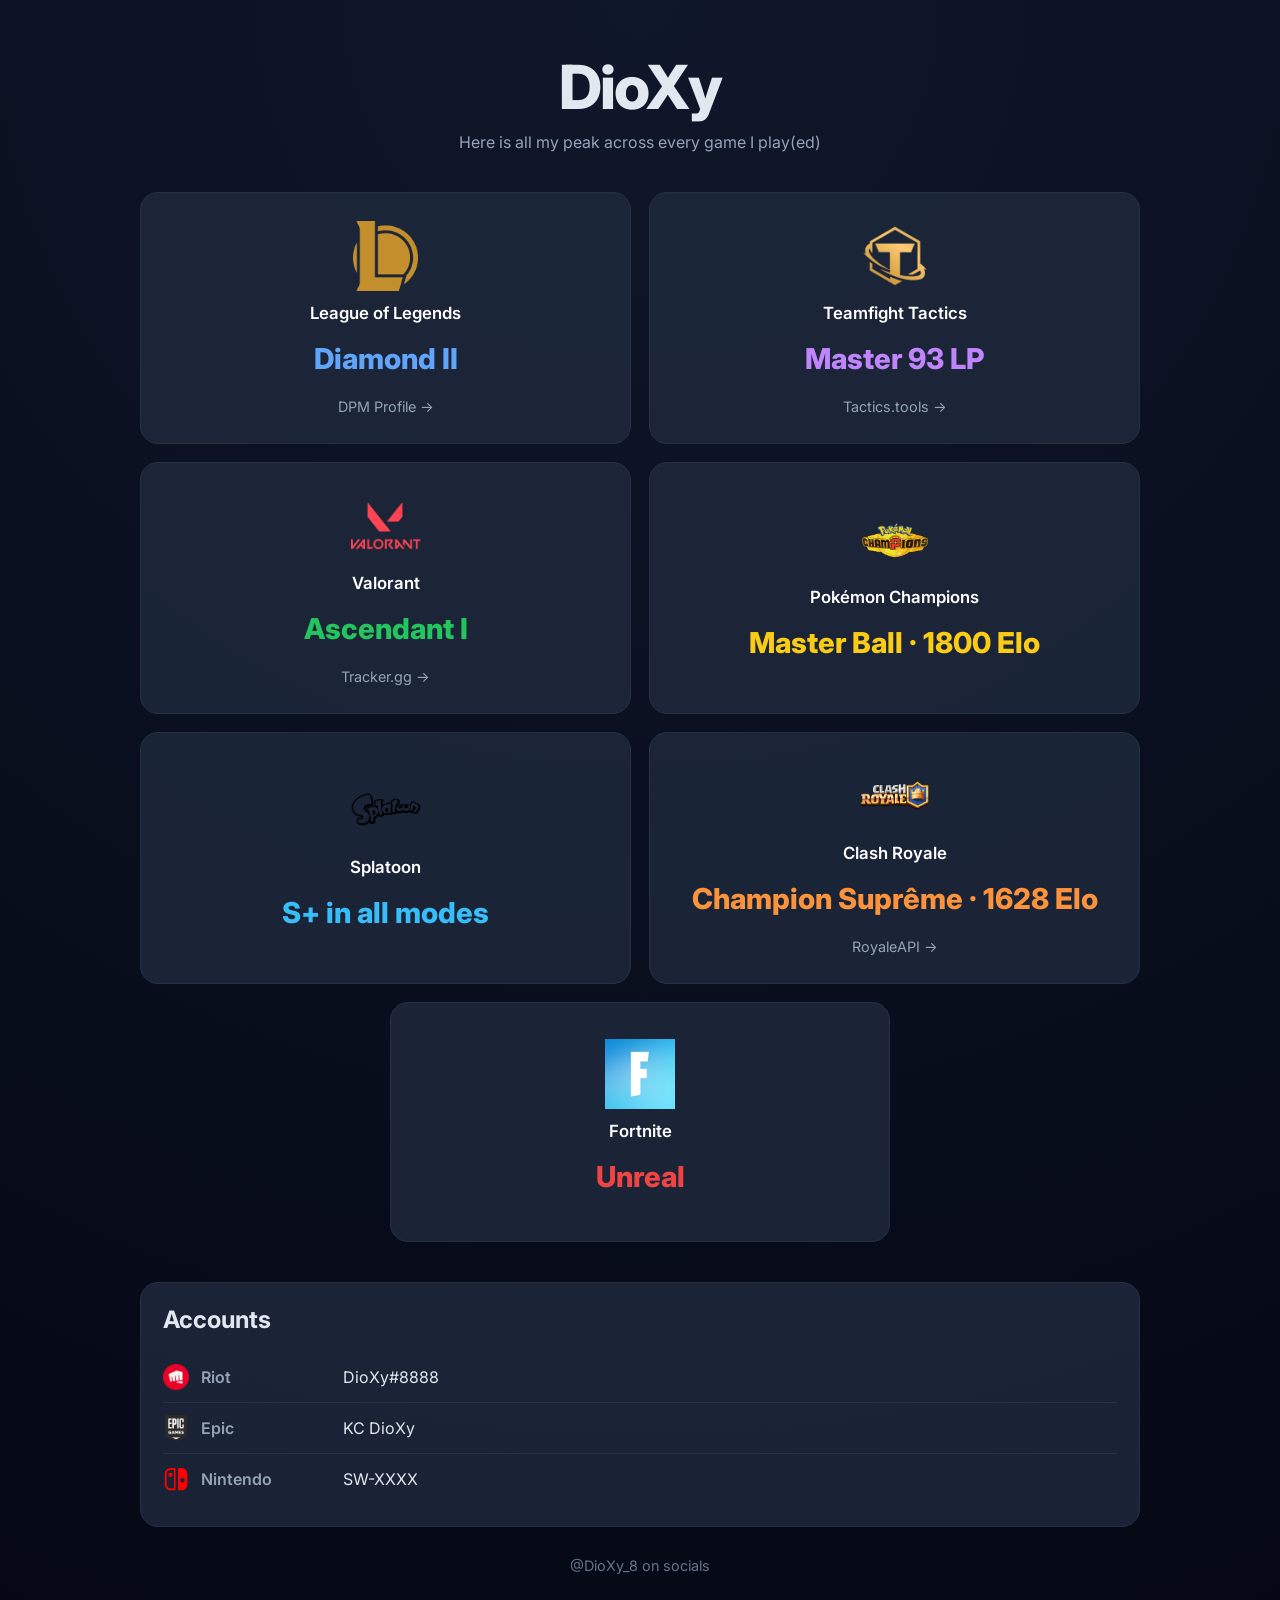
==== index_rank.html @ 2732b722 "Rename index.html to index_rank.html" ====
<!DOCTYPE html>
<html lang="fr">
<head>
<meta charset="UTF-8">
<meta name="viewport" content="width=device-width, initial-scale=1.0">

<title>DioXy - Peak Ranks</title>

<link href="https://fonts.googleapis.com/css2?family=Inter:wght@400;500;600;700;800&display=swap" rel="stylesheet">

<style>

*{
    margin:0;
    padding:0;
    box-sizing:border-box;
}

body{
    font-family:Inter,sans-serif;
    background: radial-gradient(circle at top,#0f172a,#050814);
    color:#e2e8f0;
    min-height:100vh;
    padding:50px 20px;
}

/* HEADER */
.header{
    text-align:center;
    margin-bottom:40px;
}

.header h1{
    font-size:3.8rem;
    font-weight:800;
    letter-spacing:-2px;
}

.subtitle{
    color:#94a3b8;
    margin-top:8px;
}

/* GRID */
.grid{
    display:grid;
    grid-template-columns:repeat(2,1fr);
    gap:18px;
    max-width:1000px;
    margin:auto;
}

/* CARD */
.card{
    background:rgba(30,41,59,.85);
    border:1px solid #263244;
    border-radius:18px;
    padding:28px;
    min-height:240px;

    display:flex;
    flex-direction:column;
    align-items:center;
    justify-content:center;
    text-align:center;

    transition:.2s;
}

.card:hover{
    transform:translateY(-4px);
    border-color:#3b82f6;
}

/* GAME HEADER */
.game-header{
    display:flex;
    flex-direction:column;
    align-items:center;
    gap:12px;
}

.game-logo{
    width:70px;
    height:70px;
    object-fit:contain;
}

.game-name{
    font-size:1.05rem;
    font-weight:600;
    color:white;
}

/* RANK COLORS */
.rank{
    font-size:1.8rem;
    font-weight:800;
    margin-top:18px;
    margin-bottom:12px;
}

.lol{color:#60a5fa;}
.tft{color:#c084fc;}
.valorant{color:#22c55e;}
.pokemon{color:#facc15;}
.splatoon{color:#38bdf8;}
.cr{color:#fb923c;}
.fn{color:#ef4444;}

/* LINKS */
.profile-link{
    margin-top:10px;
    color:#94a3b8;
    text-decoration:none;
    font-size:.9rem;
}

.profile-link:hover{
    color:white;
}

/* ACCOUNTS */
.accounts{
    max-width:1000px;
    margin:40px auto 0;
    background:rgba(30,41,59,.85);
    border:1px solid #263244;
    border-radius:18px;
    padding:22px;
}

.accounts h2{
    margin-bottom:18px;
}

.account{
    display:flex;
    align-items:center;
    gap:12px;
    padding:12px 0;
    border-bottom:1px solid #263244;
}

.account:last-child{
    border-bottom:none;
}

.account-logo{
    width:26px;
    height:26px;
    object-fit:contain;
}

.label{
    width:130px;
    color:#94a3b8;
    font-weight:600;
}

/* FOOTER */
footer{
    text-align:center;
    margin-top:30px;
    color:#64748b;
    font-size:.9rem;
}

.card:last-child{
    grid-column:1 / span 2;
    width:50%;
    justify-self:center;
} 

/* MOBILE */
@media(max-width:800px){
    .grid{
        grid-template-columns:1fr;
    }

    .header h1{
        font-size:2.7rem;
    }
}

</style>
</head>

<body>

<div class="header">
    <h1>DioXy</h1>
    <div class="subtitle">Here is all my peak across every game I play(ed)</div>
</div>

<div class="grid">

    <div class="card">
        <div class="game-header">
            <img src="lol-league-of-Legends-logo-3.png" class="game-logo">
            <div class="game-name">League of Legends</div>
        </div>
        <div class="rank lol">Diamond II</div>
        <a class="profile-link" href="https://dpm.lol/DioXy-8888" target="_blank">DPM Profile →</a>
    </div>

    <div class="card">
        <div class="game-header">
            <img src="teamfight-tactics-logo-png_seeklogo-487286.png" class="game-logo">
            <div class="game-name">Teamfight Tactics</div>
        </div>
        <div class="rank tft">Master 93 LP</div>
        <a class="profile-link" href="https://tactics.tools/player/euw/DioXy/8888" target="_blank">Tactics.tools →</a>
    </div>

    <div class="card">
        <div class="game-header">
            <img src="Valorant_logo_-_pink_color_version.svg.png" class="game-logo">
            <div class="game-name">Valorant</div>
        </div>
        <div class="rank valorant">Ascendant I</div>
        <a class="profile-link" href="https://tracker.gg/valorant/profile/riot/DioXy%238888/overview?platform=pc&playlist=competitive&season=ce2783e8-44fc-dd48-3da3-33b5ba6c4a22" target="_blank">Tracker.gg →</a>
    </div>

    <div class="card">
        <div class="game-header">
            <img src="Pokémon_Champions_Logo.webp" class="game-logo">
            <div class="game-name">Pokémon Champions</div>
        </div>
        <div class="rank pokemon">Master Ball · 1800 Elo</div>
    </div>

    <div class="card">
        <div class="game-header">
            <img src="Splatoon_Logo.png" class="game-logo">
            <div class="game-name">Splatoon</div>
        </div>
        <div class="rank splatoon">S+ in all modes</div>
    </div>

    <div class="card">
        <div class="game-header">
            <img src="Clash_Royale_Logo.png" class="game-logo">
            <div class="game-name">Clash Royale</div>
        </div>
        <div class="rank cr">Champion Suprême · 1628 Elo</div>
        <a class="profile-link" href="https://royaleapi.com/player/L998YQVQ" target="_blank">RoyaleAPI →</a>
    </div>

    <div class="card">
        <div class="game-header">
            <img src="Fortnite_F_lettermark_logo.png" class="game-logo">
            <div class="game-name">Fortnite</div>
        </div>
        <div class="rank fn">Unreal</div>
    </div>

</div>

<div class="accounts">

    <h2>Accounts</h2>

    <div class="account">
        <img src="Riot_Games_logo_icon.png" class="account-logo">
        <div class="label">Riot</div>
        <div>DioXy#8888</div>
    </div>

    <div class="account">
        <img src="Epic_Games_logo.svg.png" class="account-logo">
        <div class="label">Epic</div>
        <div>KC DioXy</div>
    </div>

    <div class="account">
        <img src="Nintendo-switch-icon.png" class="account-logo">
        <div class="label">Nintendo</div>
        <div>SW-XXXX</div>
    </div>

</div>

<footer>
    @DioXy_8 on socials
</footer>

</body>
</html>
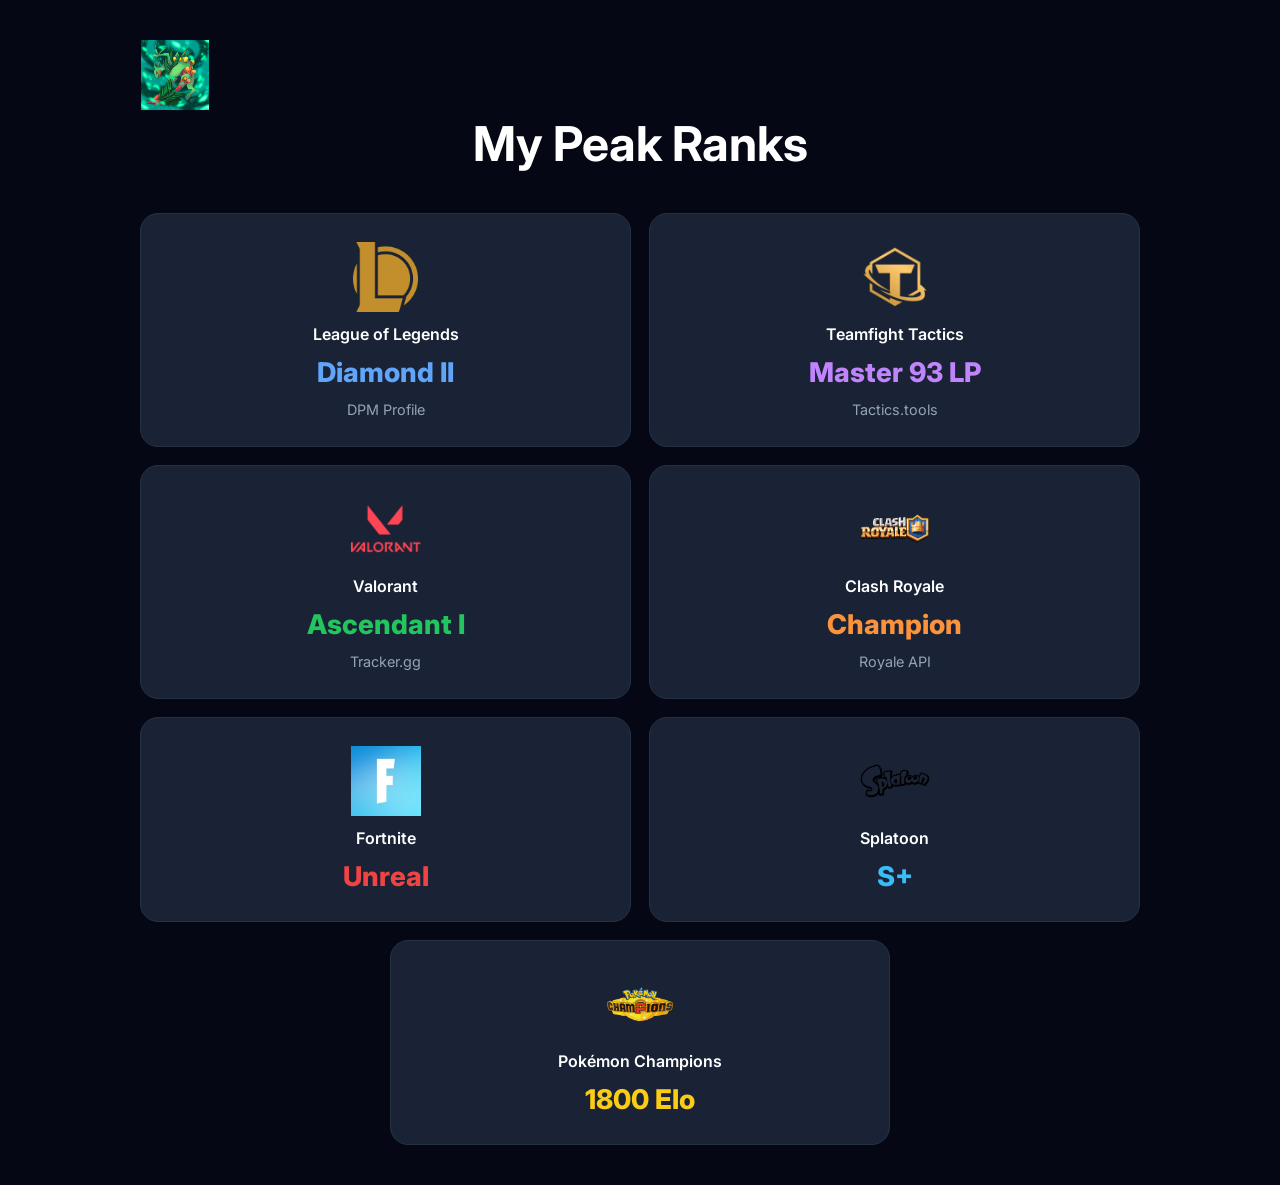
==== commit 3eb58aa1: "Update index_rank.html" ====
--- a/index_rank.html
+++ b/index_rank.html
@@ -4,286 +4,80 @@
 <meta charset="UTF-8">
 <meta name="viewport" content="width=device-width, initial-scale=1.0">
 
-<title>DioXy - Peak Ranks</title>
+<title>DioXy - Ranks</title>
 
+<link rel="stylesheet" href="ranks.css">
 <link href="https://fonts.googleapis.com/css2?family=Inter:wght@400;500;600;700;800&display=swap" rel="stylesheet">
-
-<style>
-
-*{
-    margin:0;
-    padding:0;
-    box-sizing:border-box;
-}
-
-body{
-    font-family:Inter,sans-serif;
-    background: radial-gradient(circle at top,#0f172a,#050814);
-    color:#e2e8f0;
-    min-height:100vh;
-    padding:50px 20px;
-}
-
-/* HEADER */
-.header{
-    text-align:center;
-    margin-bottom:40px;
-}
-
-.header h1{
-    font-size:3.8rem;
-    font-weight:800;
-    letter-spacing:-2px;
-}
-
-.subtitle{
-    color:#94a3b8;
-    margin-top:8px;
-}
-
-/* GRID */
-.grid{
-    display:grid;
-    grid-template-columns:repeat(2,1fr);
-    gap:18px;
-    max-width:1000px;
-    margin:auto;
-}
-
-/* CARD */
-.card{
-    background:rgba(30,41,59,.85);
-    border:1px solid #263244;
-    border-radius:18px;
-    padding:28px;
-    min-height:240px;
-
-    display:flex;
-    flex-direction:column;
-    align-items:center;
-    justify-content:center;
-    text-align:center;
-
-    transition:.2s;
-}
-
-.card:hover{
-    transform:translateY(-4px);
-    border-color:#3b82f6;
-}
-
-/* GAME HEADER */
-.game-header{
-    display:flex;
-    flex-direction:column;
-    align-items:center;
-    gap:12px;
-}
-
-.game-logo{
-    width:70px;
-    height:70px;
-    object-fit:contain;
-}
-
-.game-name{
-    font-size:1.05rem;
-    font-weight:600;
-    color:white;
-}
-
-/* RANK COLORS */
-.rank{
-    font-size:1.8rem;
-    font-weight:800;
-    margin-top:18px;
-    margin-bottom:12px;
-}
-
-.lol{color:#60a5fa;}
-.tft{color:#c084fc;}
-.valorant{color:#22c55e;}
-.pokemon{color:#facc15;}
-.splatoon{color:#38bdf8;}
-.cr{color:#fb923c;}
-.fn{color:#ef4444;}
-
-/* LINKS */
-.profile-link{
-    margin-top:10px;
-    color:#94a3b8;
-    text-decoration:none;
-    font-size:.9rem;
-}
-
-.profile-link:hover{
-    color:white;
-}
-
-/* ACCOUNTS */
-.accounts{
-    max-width:1000px;
-    margin:40px auto 0;
-    background:rgba(30,41,59,.85);
-    border:1px solid #263244;
-    border-radius:18px;
-    padding:22px;
-}
-
-.accounts h2{
-    margin-bottom:18px;
-}
-
-.account{
-    display:flex;
-    align-items:center;
-    gap:12px;
-    padding:12px 0;
-    border-bottom:1px solid #263244;
-}
-
-.account:last-child{
-    border-bottom:none;
-}
-
-.account-logo{
-    width:26px;
-    height:26px;
-    object-fit:contain;
-}
-
-.label{
-    width:130px;
-    color:#94a3b8;
-    font-weight:600;
-}
-
-/* FOOTER */
-footer{
-    text-align:center;
-    margin-top:30px;
-    color:#64748b;
-    font-size:.9rem;
-}
-
-.card:last-child{
-    grid-column:1 / span 2;
-    width:50%;
-    justify-self:center;
-} 
-
-/* MOBILE */
-@media(max-width:800px){
-    .grid{
-        grid-template-columns:1fr;
-    }
-
-    .header h1{
-        font-size:2.7rem;
-    }
-}
-
-</style>
 </head>
 
 <body>
 
-<div class="header">
-    <h1>DioXy</h1>
-    <div class="subtitle">Here is all my peak across every game I play(ed)</div>
-</div>
+<div class="container">
 
-<div class="grid">
+    <a class="home-icon" href="index.html">
+    <img src="jungko.jpg" alt="home">
+</a>
 
-    <div class="card">
-        <div class="game-header">
-            <img src="lol-league-of-Legends-logo-3.png" class="game-logo">
-            <div class="game-name">League of Legends</div>
+    <h1>My Peak Ranks</h1>
+
+    <div class="grid">
+
+        <!-- LOL -->
+        <div class="card">
+            <img src="lol-league-of-Legends-logo-3.png">
+            <div class="name">League of Legends</div>
+            <div class="rank lol">Diamond II</div>
+            <a href="https://dpm.lol/DioXy-8888" target="_blank">DPM Profile</a>
         </div>
-        <div class="rank lol">Diamond II</div>
-        <a class="profile-link" href="https://dpm.lol/DioXy-8888" target="_blank">DPM Profile →</a>
-    </div>
 
-    <div class="card">
-        <div class="game-header">
-            <img src="teamfight-tactics-logo-png_seeklogo-487286.png" class="game-logo">
-            <div class="game-name">Teamfight Tactics</div>
+        <!-- TFT -->
+        <div class="card">
+            <img src="teamfight-tactics-logo-png_seeklogo-487286.png">
+            <div class="name">Teamfight Tactics</div>
+            <div class="rank tft">Master 93 LP</div>
+            <a href="https://tactics.tools/player/euw/DioXy/8888" target="_blank">Tactics.tools</a>
         </div>
-        <div class="rank tft">Master 93 LP</div>
-        <a class="profile-link" href="https://tactics.tools/player/euw/DioXy/8888" target="_blank">Tactics.tools →</a>
-    </div>
 
-    <div class="card">
-        <div class="game-header">
-            <img src="Valorant_logo_-_pink_color_version.svg.png" class="game-logo">
-            <div class="game-name">Valorant</div>
+        <!-- VALORANT -->
+        <div class="card">
+            <img src="Valorant_logo_-_pink_color_version.svg.png">
+            <div class="name">Valorant</div>
+            <div class="rank valorant">Ascendant I</div>
+            <a href="https://tracker.gg/valorant/profile/riot/DioXy%238888/overview?platform=pc&playlist=competitive" target="_blank">Tracker.gg</a>
         </div>
-        <div class="rank valorant">Ascendant I</div>
-        <a class="profile-link" href="https://tracker.gg/valorant/profile/riot/DioXy%238888/overview?platform=pc&playlist=competitive&season=ce2783e8-44fc-dd48-3da3-33b5ba6c4a22" target="_blank">Tracker.gg →</a>
-    </div>
 
-    <div class="card">
-        <div class="game-header">
-            <img src="Pokémon_Champions_Logo.webp" class="game-logo">
-            <div class="game-name">Pokémon Champions</div>
+        <!-- CLASH ROYALE -->
+        <div class="card">
+            <img src="Clash_Royale_Logo.png">
+            <div class="name">Clash Royale</div>
+            <div class="rank cr">Champion</div>
+            <a href="https://royaleapi.com/player/L998YQVQ" target="_blank">Royale API</a>
         </div>
-        <div class="rank pokemon">Master Ball · 1800 Elo</div>
-    </div>
 
-    <div class="card">
-        <div class="game-header">
-            <img src="Splatoon_Logo.png" class="game-logo">
-            <div class="game-name">Splatoon</div>
+        <!-- FORTNITE -->
+        <div class="card">
+            <img src="Fortnite_F_lettermark_logo.png">
+            <div class="name">Fortnite</div>
+            <div class="rank fn">Unreal</div>
         </div>
-        <div class="rank splatoon">S+ in all modes</div>
-    </div>
 
-    <div class="card">
-        <div class="game-header">
-            <img src="Clash_Royale_Logo.png" class="game-logo">
-            <div class="game-name">Clash Royale</div>
+        <!-- SPLATOON -->
+        <div class="card">
+            <img src="Splatoon_Logo.png">
+            <div class="name">Splatoon</div>
+            <div class="rank splatoon">S+</div>
         </div>
-        <div class="rank cr">Champion Suprême · 1628 Elo</div>
-        <a class="profile-link" href="https://royaleapi.com/player/L998YQVQ" target="_blank">RoyaleAPI →</a>
-    </div>
 
-    <div class="card">
-        <div class="game-header">
-            <img src="Fortnite_F_lettermark_logo.png" class="game-logo">
-            <div class="game-name">Fortnite</div>
+        <!-- POKÉMON (CENTRÉ) -->
+        <div class="card center">
+            <img src="Pokémon_Champions_Logo.webp">
+            <div class="name">Pokémon Champions</div>
+            <div class="rank pokemon">1800 Elo</div>
         </div>
-        <div class="rank fn">Unreal</div>
+
     </div>
 
 </div>
 
-<div class="accounts">
-
-    <h2>Accounts</h2>
-
-    <div class="account">
-        <img src="Riot_Games_logo_icon.png" class="account-logo">
-        <div class="label">Riot</div>
-        <div>DioXy#8888</div>
-    </div>
-
-    <div class="account">
-        <img src="Epic_Games_logo.svg.png" class="account-logo">
-        <div class="label">Epic</div>
-        <div>KC DioXy</div>
-    </div>
-
-    <div class="account">
-        <img src="Nintendo-switch-icon.png" class="account-logo">
-        <div class="label">Nintendo</div>
-        <div>SW-XXXX</div>
-    </div>
-
-</div>
-
-<footer>
-    @DioXy_8 on socials
-</footer>
-
 </body>
 </html>
--- a/ranks.css
+++ b/ranks.css
@@ -0,0 +1,123 @@
+*{
+    margin:0;
+    padding:0;
+    box-sizing:border-box;
+}
+
+body{
+    font-family:Inter,sans-serif;
+    background:#050814;
+    color:white;
+    padding:40px 20px;
+}
+
+.container{
+    max-width:1000px;
+    margin:auto;
+}
+
+/* back */
+.back{
+    display:inline-block;
+    margin-bottom:20px;
+    color:#94a3b8;
+    text-decoration:none;
+}
+
+.back:hover{
+    color:white;
+}
+
+/* title */
+h1{
+    text-align:center;
+    font-size:3rem;
+    margin-bottom:40px;
+}
+
+/* GRID */
+.grid{
+    display:grid;
+    grid-template-columns:repeat(2,1fr);
+    gap:18px;
+}
+
+/* CARD */
+.card{
+    background:rgba(30,41,59,.85);
+    border:1px solid #263244;
+    border-radius:18px;
+
+    padding:28px;
+
+    display:flex;
+    flex-direction:column;
+    align-items:center;
+    justify-content:center;
+    text-align:center;
+
+    gap:12px;
+
+    transition:.2s;
+}
+
+.card:hover{
+    transform:translateY(-6px);
+    border-color:#3b82f6;
+}
+
+/* CENTRAGE POKEMON */
+.center{
+    grid-column:1 / -1;
+    width:50%;
+    justify-self:center;
+}
+
+/* image */
+img{
+    width:70px;
+    height:70px;
+    object-fit:contain;
+}
+
+/* name */
+.name{
+    font-weight:600;
+}
+
+/* rank */
+.rank{
+    font-size:1.7rem;
+    font-weight:800;
+}
+
+/* LINKS */
+a{
+    color:#94a3b8;
+    text-decoration:none;
+    font-size:.9rem;
+}
+
+a:hover{
+    color:white;
+}
+
+/* COLORS */
+.lol{color:#60a5fa;}
+.tft{color:#c084fc;}
+.valorant{color:#22c55e;}
+.pokemon{color:#facc15;}
+.splatoon{color:#38bdf8;}
+.cr{color:#fb923c;}
+.fn{color:#ef4444;}
+
+/* MOBILE */
+@media(max-width:700px){
+    .grid{
+        grid-template-columns:1fr;
+    }
+
+    .center{
+        width:100%;
+    }
+}
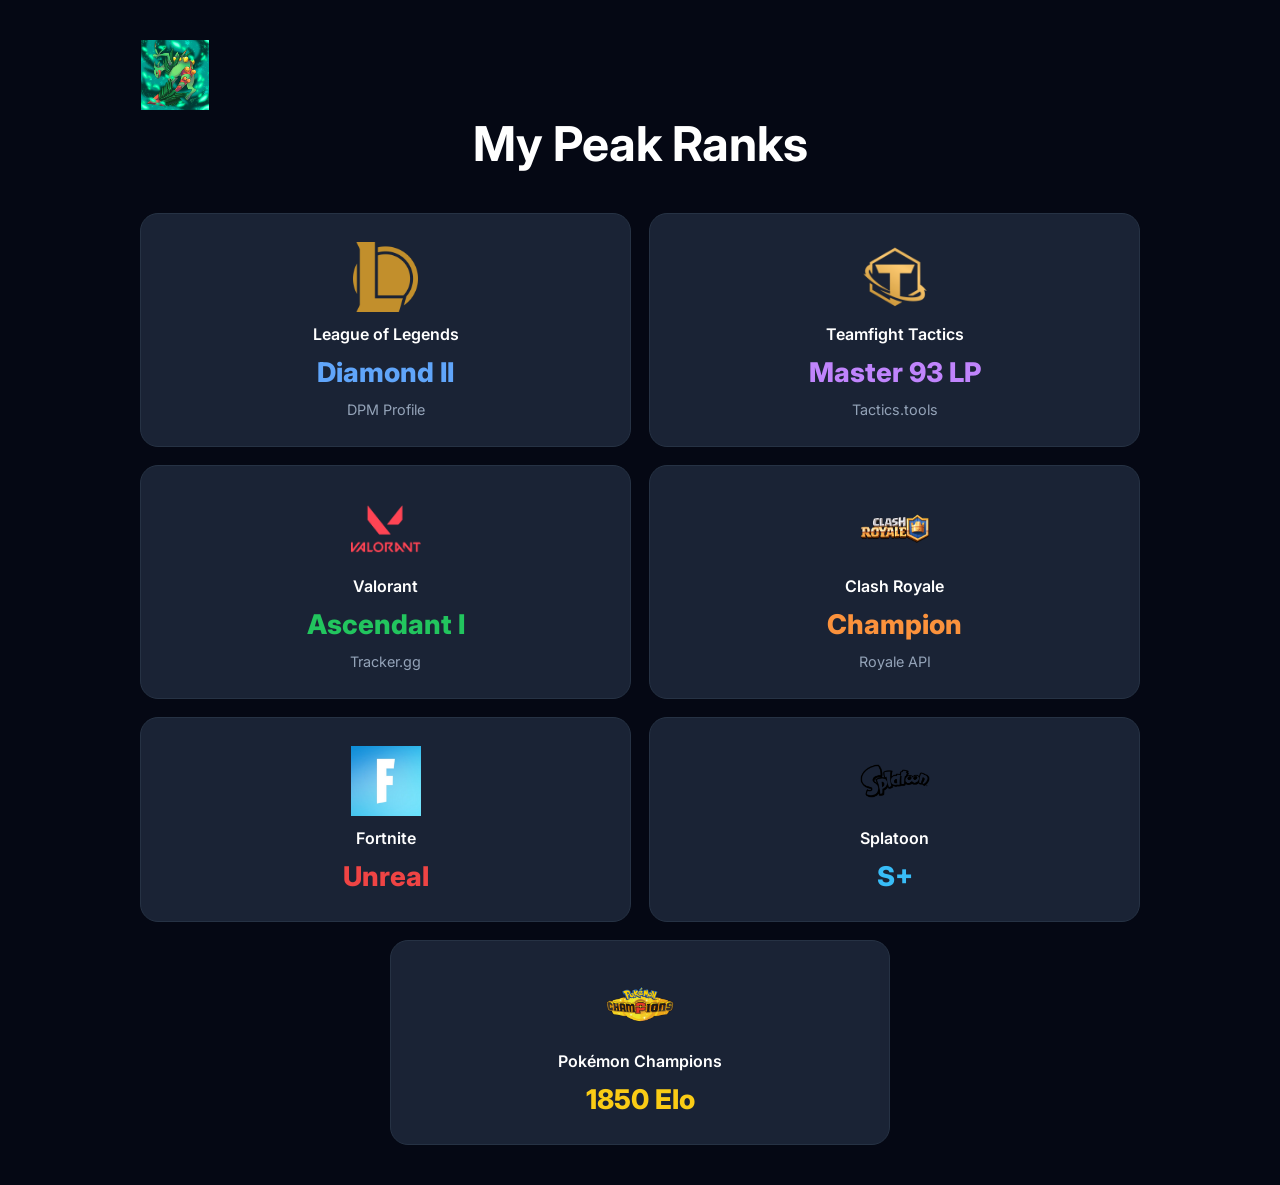
==== commit 7a3ca7d5: "Update index_rank.html" ====
--- a/index_rank.html
+++ b/index_rank.html
@@ -72,7 +72,7 @@
         <div class="card center">
             <img src="Pokémon_Champions_Logo.webp">
             <div class="name">Pokémon Champions</div>
-            <div class="rank pokemon">1800 Elo</div>
+            <div class="rank pokemon">1850 Elo</div>
         </div>
 
     </div>
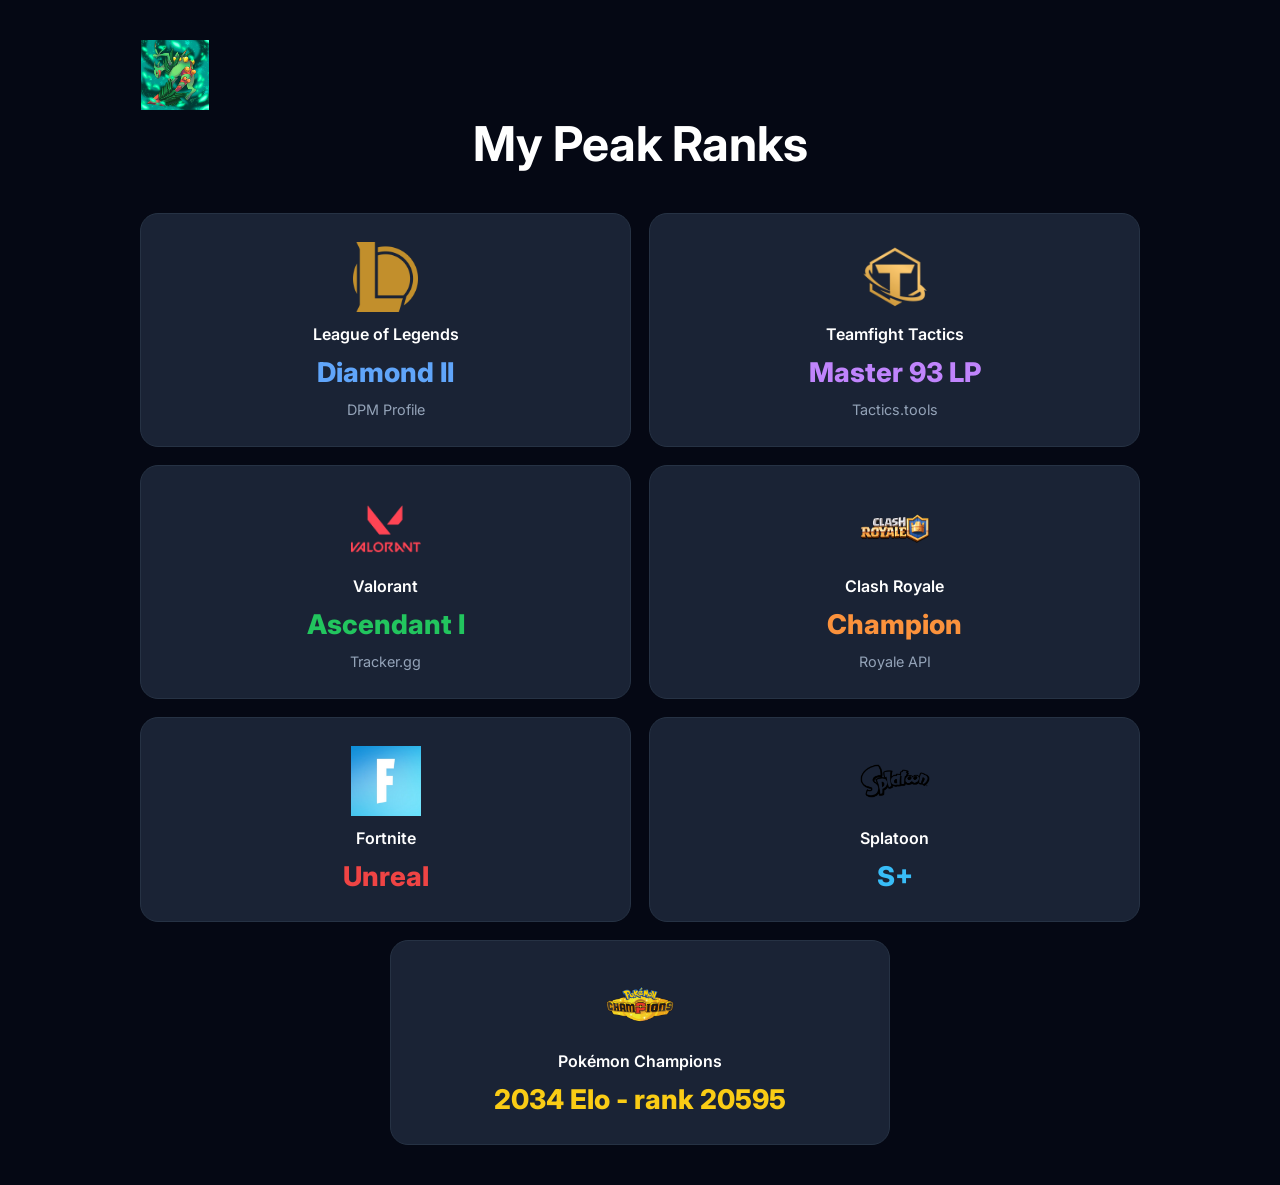
==== commit 8674e828: "Update index_rank.html" ====
--- a/index_rank.html
+++ b/index_rank.html
@@ -72,7 +72,7 @@
         <div class="card center">
             <img src="Pokémon_Champions_Logo.webp">
             <div class="name">Pokémon Champions</div>
-            <div class="rank pokemon">1850 Elo</div>
+            <div class="rank pokemon">2034 Elo - rank 20595</div>
         </div>
 
     </div>
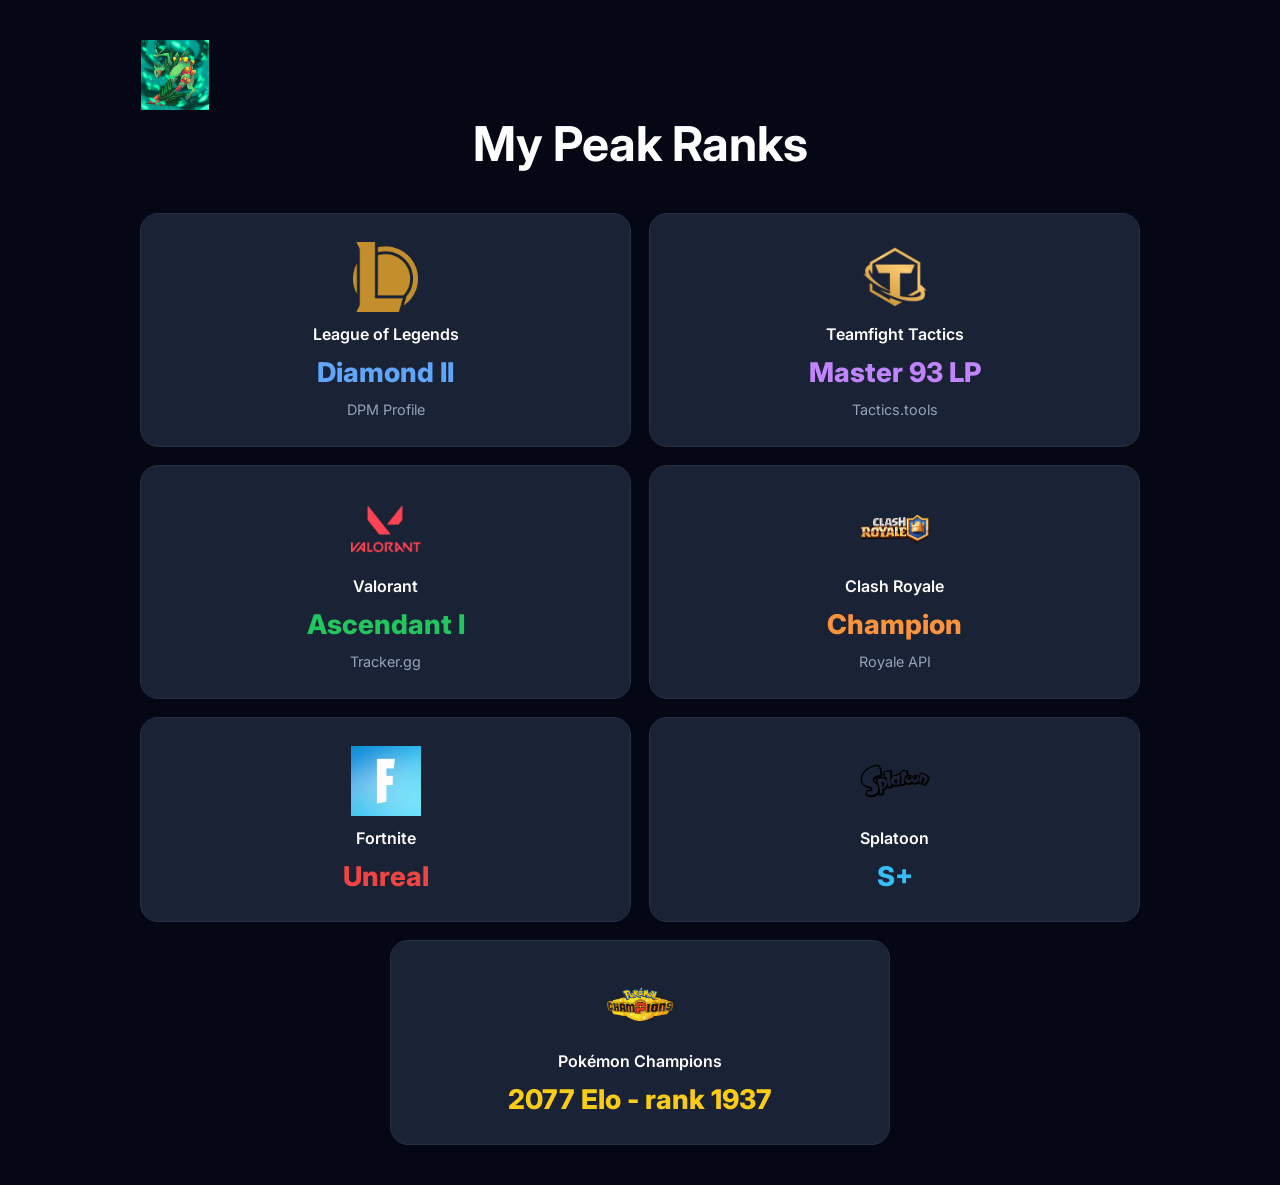
==== commit 55ea3d9f: "Update index_rank.html" ====
--- a/index_rank.html
+++ b/index_rank.html
@@ -72,7 +72,7 @@
         <div class="card center">
             <img src="Pokémon_Champions_Logo.webp">
             <div class="name">Pokémon Champions</div>
-            <div class="rank pokemon">2034 Elo - rank 20595</div>
+            <div class="rank pokemon">2077 Elo - rank 1937</div>
         </div>
 
     </div>
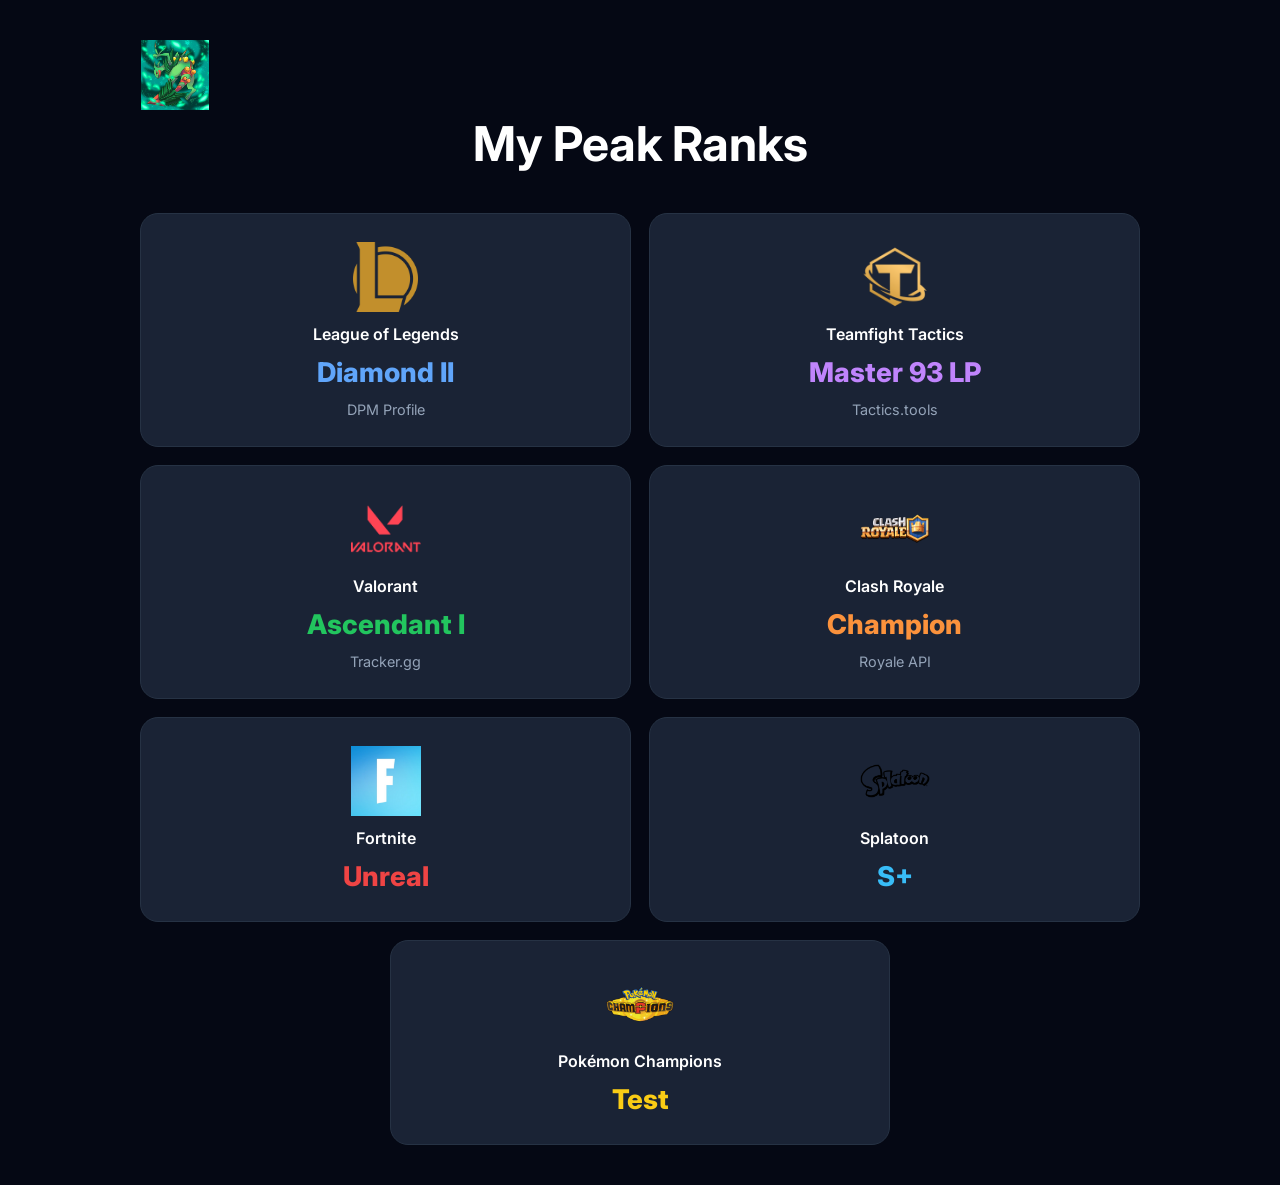
==== commit 641dcc18: "Update index_rank.html" ====
--- a/index_rank.html
+++ b/index_rank.html
@@ -72,7 +72,7 @@
         <div class="card center">
             <img src="Pokémon_Champions_Logo.webp">
             <div class="name">Pokémon Champions</div>
-            <div class="rank pokemon">2077 Elo - rank 1937</div>
+            <div class="rank pokemon">Test</div>
         </div>
 
     </div>
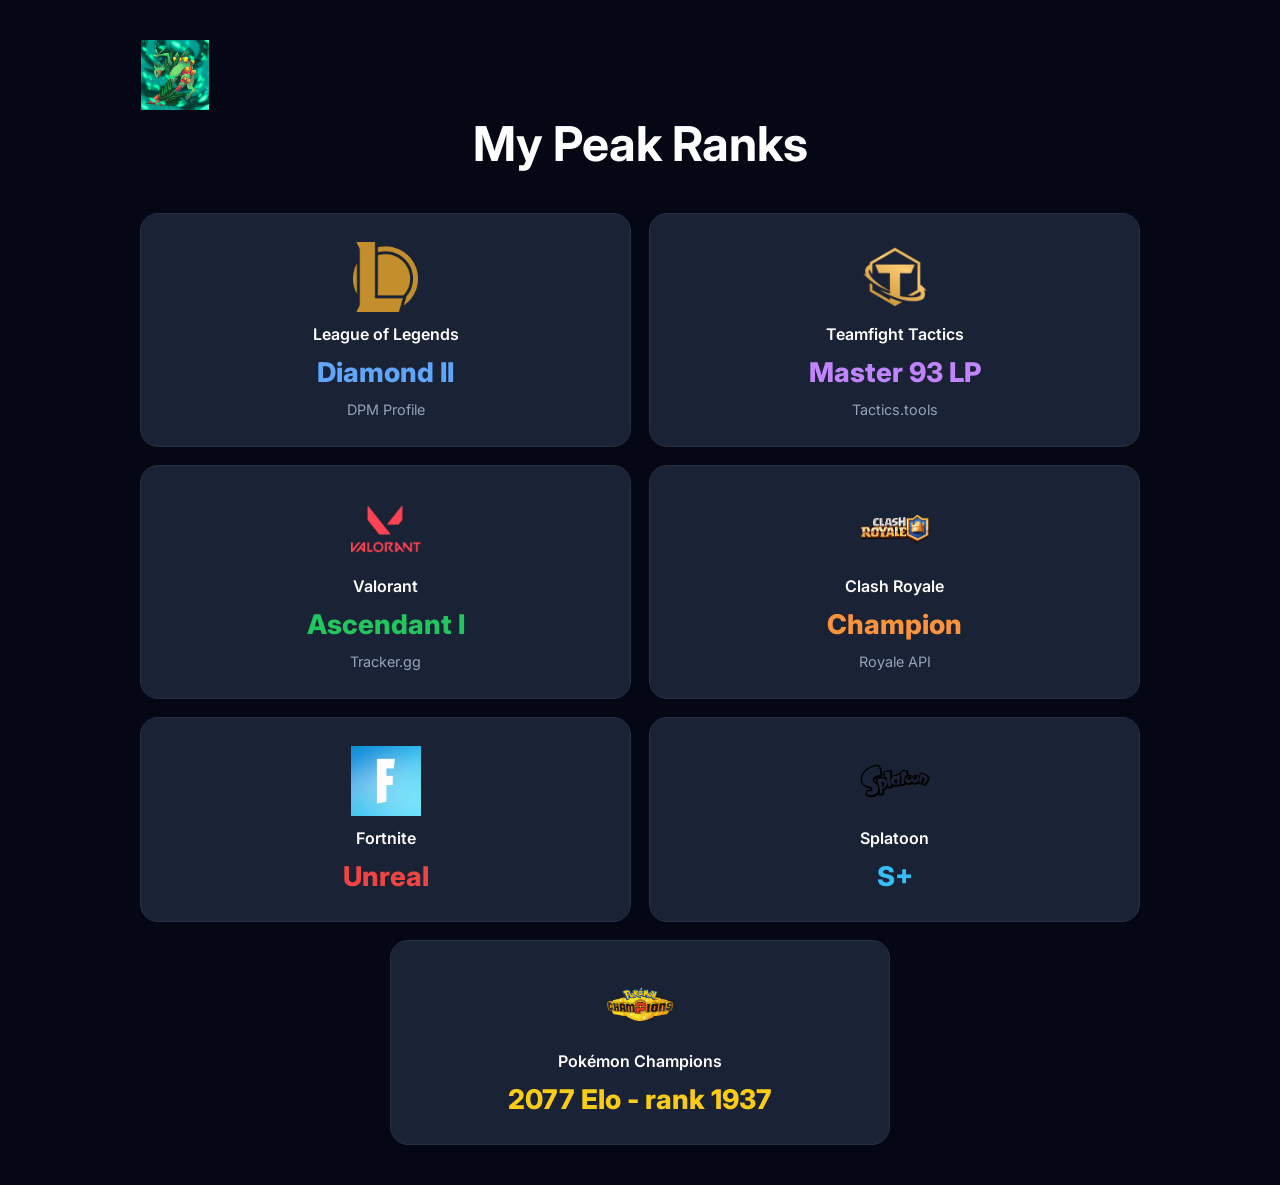
==== commit d779ca21: "Update index_rank.html" ====
--- a/index_rank.html
+++ b/index_rank.html
@@ -72,7 +72,7 @@
         <div class="card center">
             <img src="Pokémon_Champions_Logo.webp">
             <div class="name">Pokémon Champions</div>
-            <div class="rank pokemon">Test</div>
+            <div class="rank pokemon">2077 Elo - rank 1937</div>
         </div>
 
     </div>
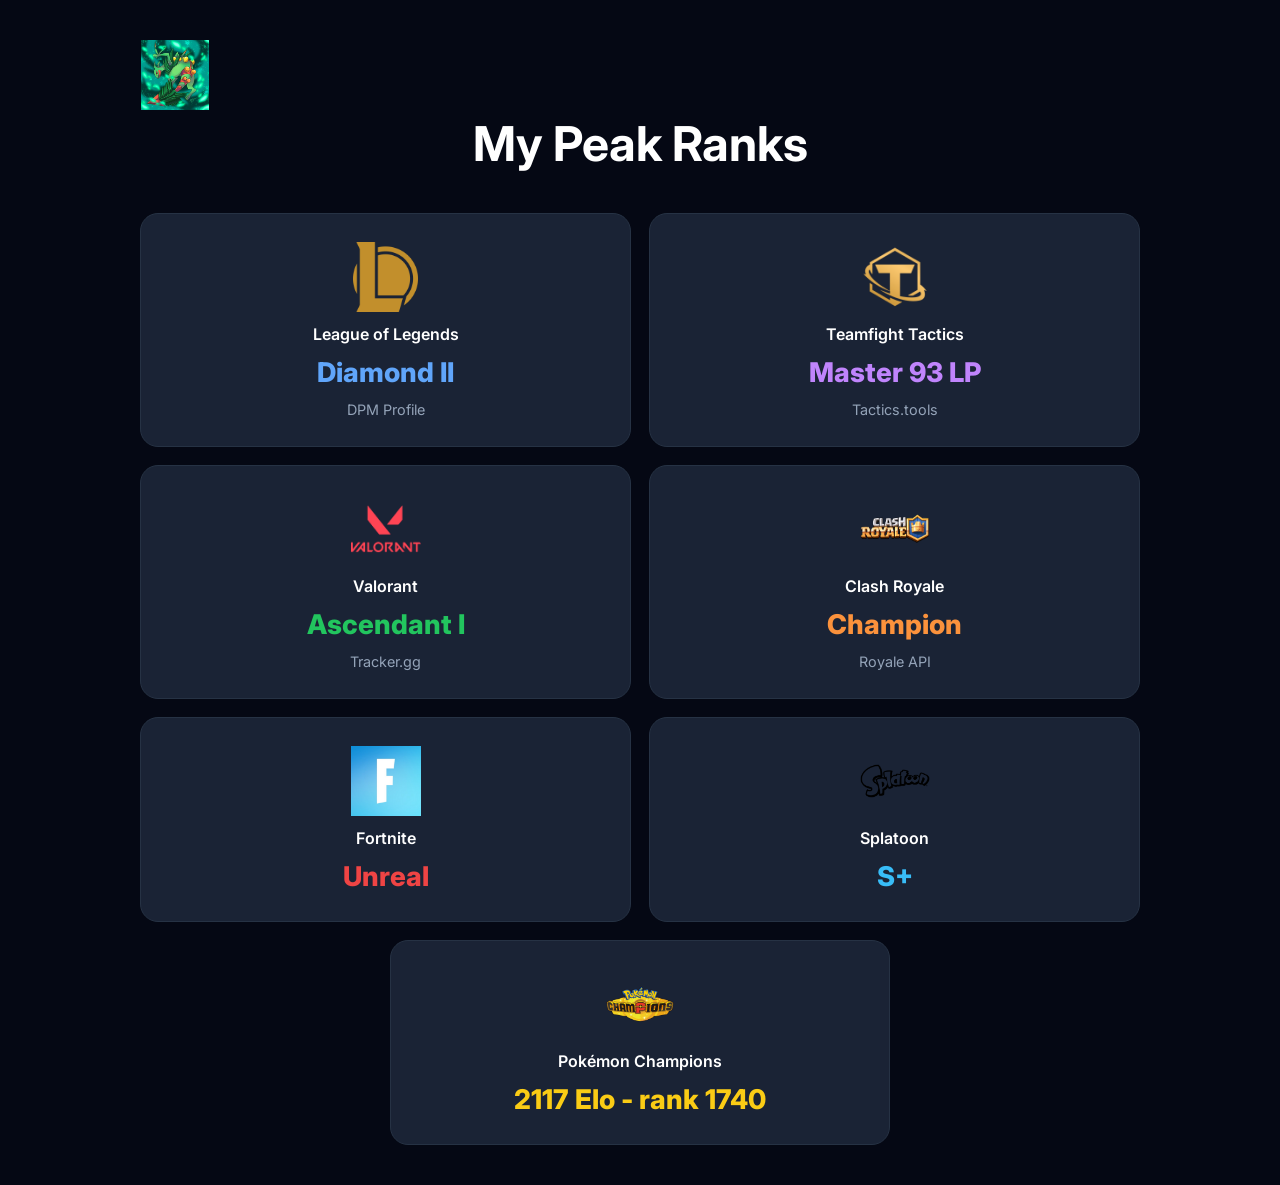
==== commit a382cfb9: "Update index_rank.html" ====
--- a/index_rank.html
+++ b/index_rank.html
@@ -72,7 +72,7 @@
         <div class="card center">
             <img src="Pokémon_Champions_Logo.webp">
             <div class="name">Pokémon Champions</div>
-            <div class="rank pokemon">2077 Elo - rank 1937</div>
+            <div class="rank pokemon">2117 Elo - rank 1740</div>
         </div>
 
     </div>
